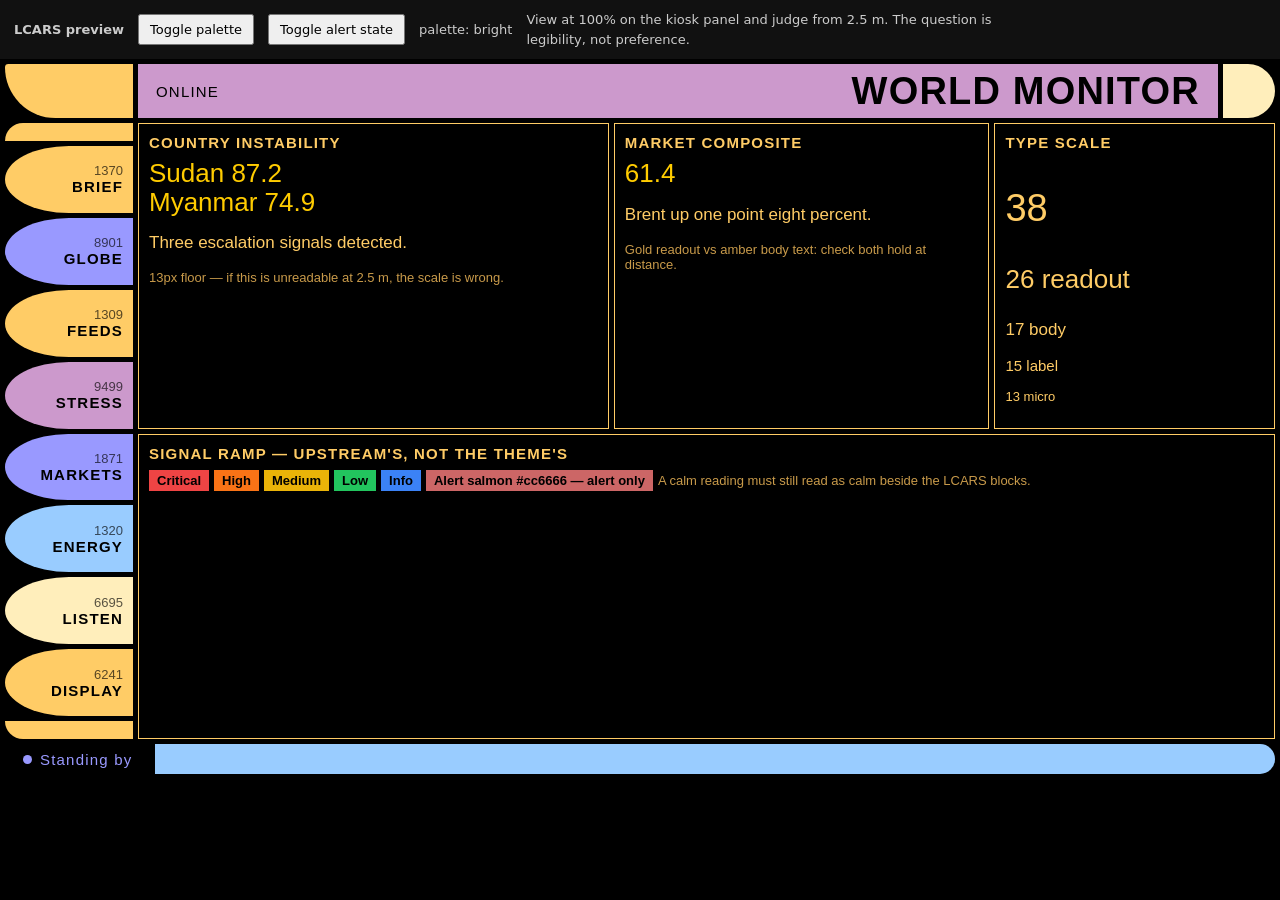
==== preview/lcars-preview.html @ 9d89c41a "feat(themes): incorporate the pre-development brainstorm Folds the brainstorm engine, brief, voice s" ====
<!doctype html>
<html lang="en">
<head>
<meta charset="utf-8">
<title>LCARS preview — 1280×720</title>
<!--
  Standalone LCARS mock. No build step, no dependencies, no network.

  Open it straight off the filesystem on the kiosk panel to settle the two
  questions that cannot be answered from a desk (SCOPE.md §7.1, §11):

    1. Which palette is legible at 2.5 m on a 163-PPI panel — Drexler or bright?
    2. Does the type scale hold at that distance, especially the 13px floor?

  Deliberately NOT wired to src/themes/. Sharing the token module would mean a
  build step, and the point of this file is that it runs on a panel with
  nothing installed. The values below are copied from
  src/themes/lcars/tokens.ts; if they drift, that file wins.
-->
<style>
  :root {
    --gutter: 5px; --block: 10px; --rail: 128px; --rail-btn: 34px;
    --header: 54px; --footer: 30px;
    --elbow: 68px; --elbow-inner: 28px; --cap: 999px; --radius-block: 0px;
    --size-micro: 13px; --size-label: 15px; --size-body: 17px;
    --size-readout: 26px; --size-title: 38px; --tracking: 0.08em;
    --font: 'Antonio', 'Oswald', 'Arial Narrow', sans-serif;
    --alert: #cc6666;
  }

  /* Variant A — Drexler. Screen-accurate, muted. */
  [data-palette="drexler"] {
    --bg: #090909; --bg-panel: #0d0d0d;
    --primary: #faa41b; --tan: #ec943a; --lilac: #c082a9;
    --periwinkle: #b6a5d1; --ice: #8b72aa; --cream: #faa41b;
    --readout: #ffcc00; --text: #e8c07a; --text-dim: #c89a4a;
    --text-invert: #090909; --ok: #99cc99;
  }

  /* Variant B — bright. Higher contrast. */
  [data-palette="bright"] {
    --bg: #000; --bg-panel: #000;
    --primary: #ff9c00; --tan: #ffcc66; --lilac: #cc99cc;
    --periwinkle: #9999ff; --ice: #99ccff; --cream: #ffeebb;
    --readout: #ffcc00; --text: #ffcc66; --text-dim: #c89a4a;
    --text-invert: #000; --ok: #99cc99;
  }

  * { box-sizing: border-box; }
  html, body { margin: 0; background: #000; }
  body { user-select: none; font-family: var(--font); }

  /* Exactly the kiosk panel. Nothing here is responsive on purpose — if it
     does not fit 1280×720 it does not fit, and that is the finding. */
  .panel-frame {
    width: 1280px; height: 720px;
    display: grid; grid-template-rows: auto minmax(0,1fr) auto;
    gap: var(--gutter); padding: var(--gutter);
    background: var(--bg); color: var(--text);
  }

  .hdr { display: grid; grid-template-columns: var(--rail) minmax(0,1fr) auto;
         gap: var(--gutter); height: var(--header); font-size: var(--size-label); }
  .elbow { background: var(--tan);
           border-radius: var(--elbow) var(--radius-block) var(--radius-block) var(--cap); }
  .hdr-bar { display: flex; align-items: center; justify-content: space-between;
             padding: 0 18px; background: var(--lilac); color: var(--text-invert);
             letter-spacing: var(--tracking); text-transform: uppercase; }
  .hdr-title { font-size: var(--size-title); font-weight: 600; line-height: 1; }
  .hdr-cap { width: 52px; background: var(--cream);
             border-radius: var(--radius-block) var(--cap) var(--cap) var(--radius-block); }

  .body { display: grid; grid-template-columns: var(--rail) minmax(0,1fr);
          gap: var(--gutter); min-height: 0; }

  .rail { display: flex; flex-direction: column; gap: var(--gutter);
          min-height: 0; overflow: hidden; font-size: var(--size-label); }
  .cap { flex: 0 0 18px; background: var(--tan); }
  .cap-top { border-radius: var(--cap) var(--radius-block) 0 0; }
  .cap-bot { border-radius: 0 0 var(--radius-block) var(--elbow); }
  .btn { flex: 1 1 0; min-height: 0; display: flex; flex-direction: column;
         align-items: flex-end; justify-content: center; gap: 2px;
         padding: 0 10px; border: 0; color: var(--text-invert); cursor: pointer;
         font-family: var(--font); text-align: right;
         border-radius: 50% var(--radius-block) var(--radius-block) 50%; }
  .btn .code { font-size: var(--size-micro); opacity: .65; line-height: 1; }
  .btn .lbl { font-size: var(--size-label); font-weight: 600; line-height: 1;
              letter-spacing: var(--tracking); text-transform: uppercase; }
  .t-tan { background: var(--tan); } .t-lilac { background: var(--lilac); }
  .t-peri { background: var(--periwinkle); } .t-ice { background: var(--ice); }
  .t-cream { background: var(--cream); }

  .well { display: grid; grid-template-columns: repeat(12, 1fr);
          grid-auto-rows: minmax(0, 1fr); gap: var(--gutter);
          min-width: 0; min-height: 0; }
  .card { background: var(--bg-panel); border: 1px solid var(--tan);
          padding: var(--block); min-width: 0; min-height: 0; overflow: hidden; }
  .card h2 { margin: 0 0 8px; font-size: var(--size-label); font-weight: 600;
             letter-spacing: var(--tracking); text-transform: uppercase;
             color: var(--tan); }
  .readout { font-size: var(--size-readout); color: var(--readout); line-height: 1.1; }
  .body-txt { font-size: var(--size-body); color: var(--text); }
  .micro { font-size: var(--size-micro); color: var(--text-dim); }

  .span-4 { grid-column: span 4; } .span-5 { grid-column: span 5; }
  .span-3 { grid-column: span 3; } .span-12 { grid-column: span 12; }

  /* The signal ramp is upstream's, NOT the theme's. Shown here so a palette
     decision can be checked against it: if a calm reading stops reading as
     calm next to the LCARS blocks, the palette is wrong. */
  .ramp { display: flex; gap: var(--gutter); align-items: center; flex-wrap: wrap; }
  .chip { font-size: var(--size-micro); padding: 3px 8px; color: #000; font-weight: 600; }

  .ftr { display: grid; grid-template-columns: auto minmax(0,1fr);
         gap: var(--gutter); height: var(--footer); }
  .voice { display: flex; align-items: center; gap: 8px; padding: 0 18px;
           background: var(--bg-panel); color: var(--periwinkle);
           font-size: var(--size-label); letter-spacing: var(--tracking);
           border-radius: var(--cap) var(--radius-block) var(--radius-block) var(--cap); }
  .dot { width: 9px; height: 9px; border-radius: 50%; background: currentColor; }
  .ftr-bar { background: var(--ice);
             border-radius: var(--radius-block) var(--cap) var(--cap) var(--radius-block); }

  .alert-demo { background: var(--alert); color: #000; }

  .toolbar { font: 13px/1.5 system-ui, sans-serif; color: #ccc; background: #111;
             padding: 10px 14px; display: flex; gap: 14px; align-items: center; }
  .toolbar button { font: inherit; padding: 4px 10px; cursor: pointer; }
  .note { max-width: 62ch; }
</style>
</head>
<body>

<div class="toolbar">
  <strong>LCARS preview</strong>
  <button id="swap">Toggle palette</button>
  <button id="alert">Toggle alert state</button>
  <span id="which"></span>
  <span class="note">View at 100% on the kiosk panel and judge from 2.5 m. The
    question is legibility, not preference.</span>
</div>

<div class="panel-frame" data-palette="bright" id="frame">
  <div class="hdr">
    <div class="elbow"></div>
    <div class="hdr-bar"><span>Online</span><span class="hdr-title">World Monitor</span></div>
    <div class="hdr-cap"></div>
  </div>

  <div class="body">
    <nav class="rail">
      <div class="cap cap-top"></div>
      <button class="btn t-tan"><span class="code">1370</span><span class="lbl">Brief</span></button>
      <button class="btn t-peri"><span class="code">8901</span><span class="lbl">Globe</span></button>
      <button class="btn t-tan"><span class="code">1309</span><span class="lbl">Feeds</span></button>
      <button class="btn t-lilac"><span class="code">9499</span><span class="lbl">Stress</span></button>
      <button class="btn t-peri"><span class="code">1871</span><span class="lbl">Markets</span></button>
      <button class="btn t-ice"><span class="code">1320</span><span class="lbl">Energy</span></button>
      <button class="btn t-cream"><span class="code">6695</span><span class="lbl">Listen</span></button>
      <button class="btn t-tan"><span class="code">6241</span><span class="lbl">Display</span></button>
      <div class="cap cap-bot"></div>
    </nav>

    <main class="well">
      <section class="card span-5">
        <h2>Country instability</h2>
        <div class="readout">Sudan 87.2</div>
        <div class="readout">Myanmar 74.9</div>
        <p class="body-txt">Three escalation signals detected.</p>
        <p class="micro">13px floor — if this is unreadable at 2.5 m, the scale is wrong.</p>
      </section>

      <section class="card span-4">
        <h2>Market composite</h2>
        <div class="readout">61.4</div>
        <p class="body-txt">Brent up one point eight percent.</p>
        <p class="micro">Gold readout vs amber body text: check both hold at distance.</p>
      </section>

      <section class="card span-3">
        <h2>Type scale</h2>
        <p style="font-size:var(--size-title);line-height:1">38</p>
        <p style="font-size:var(--size-readout);line-height:1.1">26 readout</p>
        <p style="font-size:var(--size-body)">17 body</p>
        <p style="font-size:var(--size-label)">15 label</p>
        <p style="font-size:var(--size-micro)">13 micro</p>
      </section>

      <section class="card span-12">
        <h2>Signal ramp — upstream's, not the theme's</h2>
        <div class="ramp">
          <span class="chip" style="background:#ef4444">Critical</span>
          <span class="chip" style="background:#f97316">High</span>
          <span class="chip" style="background:#eab308">Medium</span>
          <span class="chip" style="background:#22c55e">Low</span>
          <span class="chip" style="background:#3b82f6">Info</span>
          <span class="chip alert-demo">Alert salmon #cc6666 — alert only</span>
          <span class="micro">A calm reading must still read as calm beside the LCARS blocks.</span>
        </div>
      </section>
    </main>
  </div>

  <div class="ftr">
    <div class="voice"><span class="dot"></span><span>Standing by</span></div>
    <div class="ftr-bar"></div>
  </div>
</div>

<script>
  const frame = document.getElementById('frame');
  const which = document.getElementById('which');
  const show = () => { which.textContent = 'palette: ' + frame.dataset.palette; };
  document.getElementById('swap').onclick = () => {
    frame.dataset.palette = frame.dataset.palette === 'bright' ? 'drexler' : 'bright';
    show();
  };
  // Alert state repaints only the structural blocks — never the signal ramp.
  document.getElementById('alert').onclick = () => {
    for (const el of document.querySelectorAll('.btn, .elbow, .cap, .hdr-cap')) {
      el.style.background = el.style.background ? '' : 'var(--alert)';
    }
  };
  show();
</script>
</body>
</html>
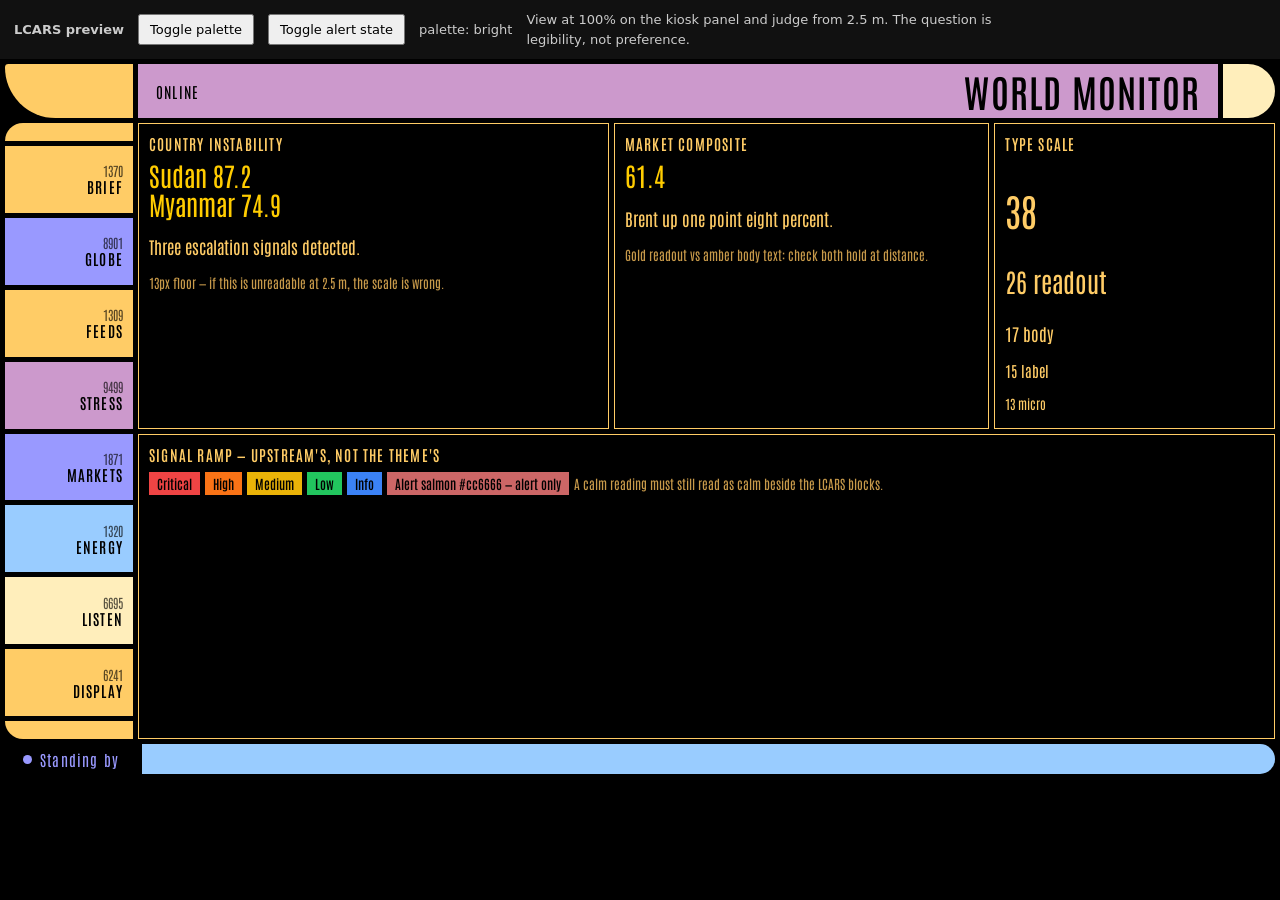
==== commit fd02921e: "feat(lcars): complete P1 — assets, actions, 12-column grid, squared rail All five P1 deliverables, w" ====
--- a/preview/lcars-preview.html
+++ b/preview/lcars-preview.html
@@ -18,6 +18,16 @@
   src/themes/lcars/tokens.ts; if they drift, that file wins.
 -->
 <style>
+  /* Same self-hosted face as the theme, resolved relative to this file so the
+     preview works straight off the filesystem with no server. */
+  @font-face {
+    font-family: 'Antonio';
+    font-style: normal;
+    font-weight: 400 700;
+    font-display: block;
+    src: url('../public/fonts/antonio-latin.woff2') format('woff2');
+  }
+
   :root {
     --gutter: 5px; --block: 10px; --rail: 128px; --rail-btn: 34px;
     --header: 54px; --footer: 30px;
@@ -76,13 +86,15 @@
   .rail { display: flex; flex-direction: column; gap: var(--gutter);
           min-height: 0; overflow: hidden; font-size: var(--size-label); }
   .cap { flex: 0 0 18px; background: var(--tan); }
-  .cap-top { border-radius: var(--cap) var(--radius-block) 0 0; }
+  .cap-top { border-radius: var(--elbow-inner) var(--radius-block) 0 0; }
   .cap-bot { border-radius: 0 0 var(--radius-block) var(--elbow); }
+  /* Individual SQUARED blocks. Only the column's caps curve, where it meets
+     the header elbow above and the footer below. */
   .btn { flex: 1 1 0; min-height: 0; display: flex; flex-direction: column;
          align-items: flex-end; justify-content: center; gap: 2px;
          padding: 0 10px; border: 0; color: var(--text-invert); cursor: pointer;
          font-family: var(--font); text-align: right;
-         border-radius: 50% var(--radius-block) var(--radius-block) 50%; }
+         border-radius: var(--radius-block); }
   .btn .code { font-size: var(--size-micro); opacity: .65; line-height: 1; }
   .btn .lbl { font-size: var(--size-label); font-weight: 600; line-height: 1;
               letter-spacing: var(--tracking); text-transform: uppercase; }
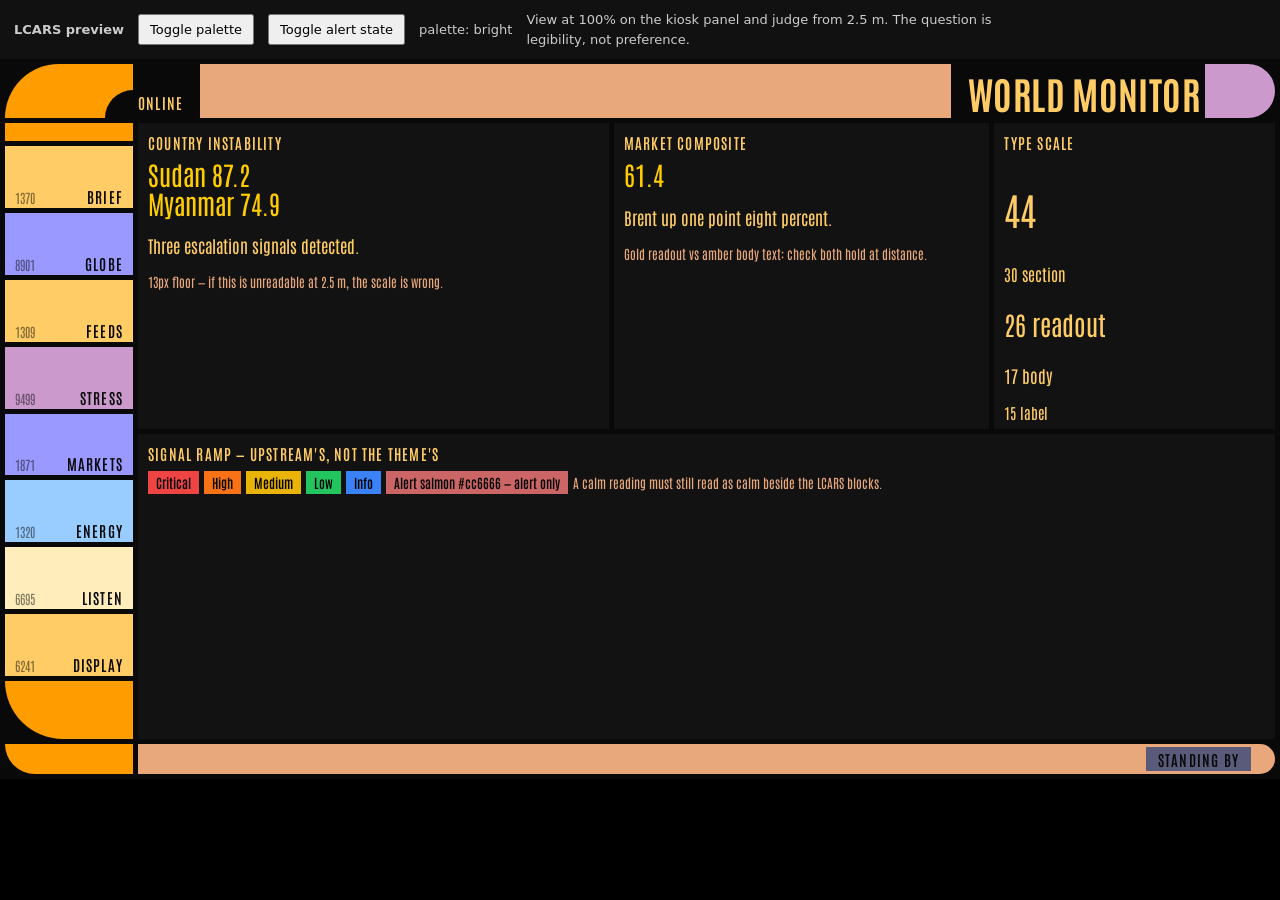
==== commit d49711ff: "feat(lcars): conform the theme to the design system Audits the LCARS theme against docs/DESIGN-SYSTE" ====
--- a/preview/lcars-preview.html
+++ b/preview/lcars-preview.html
@@ -40,20 +40,22 @@
 
   /* Variant A — Drexler. Screen-accurate, muted. */
   [data-palette="drexler"] {
-    --bg: #090909; --bg-panel: #0d0d0d;
+    --bg: #090909; --bg-panel: #121212;
     --primary: #faa41b; --tan: #ec943a; --lilac: #c082a9;
-    --periwinkle: #b6a5d1; --ice: #8b72aa; --cream: #faa41b;
-    --readout: #ffcc00; --text: #e8c07a; --text-dim: #c89a4a;
-    --text-invert: #090909; --ok: #99cc99;
+    --periwinkle: #b6a5d1; --ice: #8b72aa; --cream: #d29a7f;
+    --peach: #eb9870; --readout: #ffcc00; --text: #e8c07a; --text-dim: #c89a4a;
+    --text-invert: #090909; --ok: #99cc99; --critical: #ff3300;
   }
 
   /* Variant B — bright. Higher contrast. */
+  /* Field is #090909, never pure black — a step of lift stops an emissive
+     panel reading as a dead region. */
   [data-palette="bright"] {
-    --bg: #000; --bg-panel: #000;
+    --bg: #090909; --bg-panel: #121212;
     --primary: #ff9c00; --tan: #ffcc66; --lilac: #cc99cc;
     --periwinkle: #9999ff; --ice: #99ccff; --cream: #ffeebb;
-    --readout: #ffcc00; --text: #ffcc66; --text-dim: #c89a4a;
-    --text-invert: #000; --ok: #99cc99;
+    --peach: #e8a87c; --readout: #ffcc00; --text: #ffcc66; --text-dim: #e8a87c;
+    --text-invert: #090909; --ok: #99cc99; --critical: #ff3300;
   }
 
   * { box-sizing: border-box; }
@@ -71,31 +73,44 @@
 
   .hdr { display: grid; grid-template-columns: var(--rail) minmax(0,1fr) auto;
          gap: var(--gutter); height: var(--header); font-size: var(--size-label); }
-  .elbow { background: var(--tan);
-           border-radius: var(--elbow) var(--radius-block) var(--radius-block) var(--cap); }
-  .hdr-bar { display: flex; align-items: center; justify-content: space-between;
-             padding: 0 18px; background: var(--lilac); color: var(--text-invert);
+  /* One block, one carve. The inner corner is cut by a field-coloured
+     pseudo-element carrying its own smaller radius. No clip-path, no SVG. */
+  .elbow { position: relative; background: var(--primary);
+           border-top-left-radius: var(--elbow); }
+  .elbow::after { content: ''; position: absolute; right: 0; bottom: 0;
+           width: var(--elbow-inner); height: var(--elbow-inner);
+           background: var(--bg); border-top-left-radius: var(--elbow-inner); }
+  /* The label interrupts the bar rather than sitting on it: the text blocks
+     carry the field colour and punch a hole through the coloured segment. */
+  .hdr-bar { display: flex; align-items: stretch; gap: var(--gutter); min-width: 0; }
+  .hdr-status, .hdr-title { display: flex; align-items: flex-end; padding-bottom: 6px;
+             background: var(--bg); color: var(--tan); white-space: nowrap; }
+  .hdr-status { padding-right: 12px; font-size: var(--size-label); font-weight: 600;
              letter-spacing: var(--tracking); text-transform: uppercase; }
-  .hdr-title { font-size: var(--size-title); font-weight: 600; line-height: 1; }
-  .hdr-cap { width: 52px; background: var(--cream);
-             border-radius: var(--radius-block) var(--cap) var(--cap) var(--radius-block); }
+  .hdr-seg { flex: 1; min-width: 0; background: var(--peach); }
+  .hdr-title { padding-left: 12px; font-size: var(--size-title); font-weight: 700;
+             line-height: 1; letter-spacing: .01em; text-transform: uppercase; }
+  .hdr-cap { width: 70px; background: var(--lilac);
+             border-radius: 0 var(--cap) var(--cap) 0; }
 
   .body { display: grid; grid-template-columns: var(--rail) minmax(0,1fr);
           gap: var(--gutter); min-height: 0; }
 
   .rail { display: flex; flex-direction: column; gap: var(--gutter);
           min-height: 0; overflow: hidden; font-size: var(--size-label); }
-  .cap { flex: 0 0 18px; background: var(--tan); }
-  .cap-top { border-radius: var(--elbow-inner) var(--radius-block) 0 0; }
-  .cap-bot { border-radius: 0 0 var(--radius-block) var(--elbow); }
+  .cap { flex: 0 0 18px; background: var(--primary); }
+  .cap-top { border-radius: var(--radius-block); }
+  .cap-bot { flex: 1 1 auto; min-height: 24px; border-radius: 0 0 0 var(--elbow); }
   /* Individual SQUARED blocks. Only the column's caps curve, where it meets
      the header elbow above and the footer below. */
-  .btn { flex: 1 1 0; min-height: 0; display: flex; flex-direction: column;
-         align-items: flex-end; justify-content: center; gap: 2px;
-         padding: 0 10px; border: 0; color: var(--text-invert); cursor: pointer;
+  .btn { flex: 1 1 0; min-height: 0; display: flex; align-items: flex-end;
+         justify-content: space-between; gap: 6px;
+         padding: 0 10px 4px; border: 0; color: var(--text-invert); cursor: pointer;
          font-family: var(--font); text-align: right;
          border-radius: var(--radius-block); }
-  .btn .code { font-size: var(--size-micro); opacity: .65; line-height: 1; }
+  .btn:hover { filter: brightness(1.2); }
+  .btn:focus-visible { outline: 3px solid var(--ice); outline-offset: -3px; }
+  .btn .code { font-size: var(--size-micro); opacity: .5; line-height: 1; }
   .btn .lbl { font-size: var(--size-label); font-weight: 600; line-height: 1;
               letter-spacing: var(--tracking); text-transform: uppercase; }
   .t-tan { background: var(--tan); } .t-lilac { background: var(--lilac); }
@@ -105,8 +120,9 @@
   .well { display: grid; grid-template-columns: repeat(12, 1fr);
           grid-auto-rows: minmax(0, 1fr); gap: var(--gutter);
           min-width: 0; min-height: 0; }
-  .card { background: var(--bg-panel); border: 1px solid var(--tan);
-          padding: var(--block); min-width: 0; min-height: 0; overflow: hidden; }
+  /* No border: the gutter is the separation. */
+  .card { background: var(--bg-panel); padding: var(--block);
+          min-width: 0; min-height: 0; overflow: hidden; }
   .card h2 { margin: 0 0 8px; font-size: var(--size-label); font-weight: 600;
              letter-spacing: var(--tracking); text-transform: uppercase;
              color: var(--tan); }
@@ -123,17 +139,23 @@
   .ramp { display: flex; gap: var(--gutter); align-items: center; flex-wrap: wrap; }
   .chip { font-size: var(--size-micro); padding: 3px 8px; color: #000; font-weight: 600; }
 
-  .ftr { display: grid; grid-template-columns: auto minmax(0,1fr);
+  .ftr { display: grid; grid-template-columns: var(--rail) minmax(0,1fr);
          gap: var(--gutter); height: var(--footer); }
-  .voice { display: flex; align-items: center; gap: 8px; padding: 0 18px;
-           background: var(--bg-panel); color: var(--periwinkle);
-           font-size: var(--size-label); letter-spacing: var(--tracking);
-           border-radius: var(--cap) var(--radius-block) var(--radius-block) var(--cap); }
-  .dot { width: 9px; height: 9px; border-radius: 50%; background: currentColor; }
-  .ftr-bar { background: var(--ice);
-             border-radius: var(--radius-block) var(--cap) var(--cap) var(--radius-block); }
+  .ftr-foot { background: var(--primary); border-radius: 0 0 0 var(--elbow); }
+  .ftr-bar { display: flex; align-items: center; justify-content: flex-end;
+             padding: 0 24px; background: var(--peach);
+             border-radius: 0 var(--cap) var(--cap) 0; }
+  /* Status tag: square corners, the one rectangular element. */
+  .voice { padding: 3px 12px 2px; background: #5a5a7a; color: var(--text-invert);
+           font-size: var(--size-label); font-weight: 600;
+           letter-spacing: var(--tracking); text-transform: uppercase;
+           border-radius: 0; }
 
   .alert-demo { background: var(--alert); color: #000; }
+
+  /* LCARS cuts, it does not fade. */
+  * { transition: none !important; }
+  @media (prefers-reduced-motion: reduce) { * { animation: none !important; } }
 
   .toolbar { font: 13px/1.5 system-ui, sans-serif; color: #ccc; background: #111;
              padding: 10px 14px; display: flex; gap: 14px; align-items: center; }
@@ -155,7 +177,7 @@
 <div class="panel-frame" data-palette="bright" id="frame">
   <div class="hdr">
     <div class="elbow"></div>
-    <div class="hdr-bar"><span>Online</span><span class="hdr-title">World Monitor</span></div>
+    <div class="hdr-bar"><span class="hdr-status">Online</span><div class="hdr-seg"></div><span class="hdr-title">World Monitor</span></div>
     <div class="hdr-cap"></div>
   </div>
 
@@ -191,7 +213,8 @@
 
       <section class="card span-3">
         <h2>Type scale</h2>
-        <p style="font-size:var(--size-title);line-height:1">38</p>
+        <p style="font-size:var(--size-title);line-height:1">44</p>
+        <p style="font-size:var(--size-head);line-height:1.1">30 section</p>
         <p style="font-size:var(--size-readout);line-height:1.1">26 readout</p>
         <p style="font-size:var(--size-body)">17 body</p>
         <p style="font-size:var(--size-label)">15 label</p>
@@ -214,8 +237,8 @@
   </div>
 
   <div class="ftr">
-    <div class="voice"><span class="dot"></span><span>Standing by</span></div>
-    <div class="ftr-bar"></div>
+    <div class="ftr-foot"></div>
+    <div class="ftr-bar"><span class="voice">Standing by</span></div>
   </div>
 </div>
 
